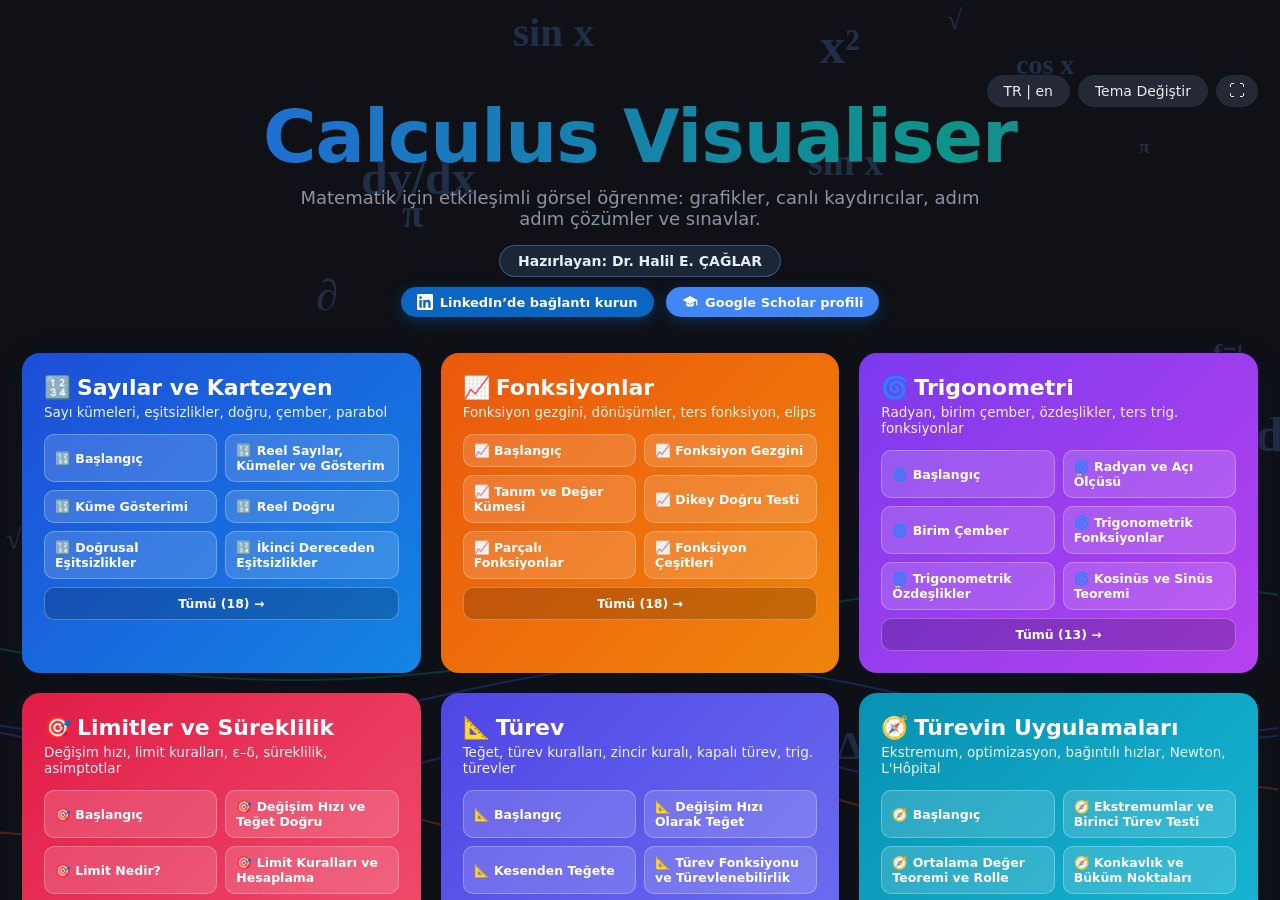
==== index.html @ 0fc3afb2 "Initial commit: Calculus Visualiser web edition Co-Authored-By: Claude Sonnet 5.5 <noreply@anthropic" ====
<!DOCTYPE html>
<!-- Calculus Visualiser (c) 2026 Dr. Halil Emre ÇAĞLAR. Licensed under CC BY-NC-ND 4.0: https://creativecommons.org/licenses/by-nc-nd/4.0/ . Third-party: KaTeX (MIT), Three.js (MIT). See LICENSE and THIRD_PARTY_NOTICES.md. -->
<html lang="tr" data-theme="dark">
<head>
<meta charset="UTF-8">
<title>Calculus Visualiser - HTML Preview</title>
<meta name="author" content="Dr. Halil Emre ÇAĞLAR">
<meta name="copyright" content="© 2026 Dr. Halil Emre ÇAĞLAR — CC BY-NC-ND 4.0">
<meta name="description" content="Calculus Visualiser: interactive, bilingual (TR/EN) visual learning for Calculus.">
<link rel="license" href="https://creativecommons.org/licenses/by-nc-nd/4.0/">
<meta name="viewport" content="width=device-width, initial-scale=1, minimum-scale=1, maximum-scale=5, user-scalable=yes">
<link rel="stylesheet" href="css/style.css">
<link rel="stylesheet" href="css/home.css">
<link rel="stylesheet" href="lib/katex/katex.min.css">
</head>
<body class="on-home">

<div id="homeView"><div id="homeBg"></div><div class="home-inner" id="homeContent"></div></div>

<div id="topStrip">
  <div id="appTitle">Calculus Visualiser<span id="copyrightBadge" class="copyright-badge"></span></div>
  <div class="btn-row">
    <button class="flat-btn" id="navBtn" title="Menü">☰</button>
    <button class="flat-btn" id="tabsBtn" title="Sekmeler">☷</button>
    <button class="flat-btn" id="fsBtn" title="Tam ekran">⛶</button>
    <button class="flat-btn" id="langBtn">TR | en</button>
    <button class="flat-btn" id="themeBtn">Tema Değiştir</button>
  </div>
</div>

<div id="appShell">
  <div id="chapterNav"></div>
  <div id="chapterContent">
    <div id="tabStrip"></div>
    <div id="topicHost"></div>
  </div>
</div>

<script src="lib/katex/katex.min.js"></script>
<script src="lib/three/three.min.js"></script>
<script src="js/core/typeset.js"></script>
<!-- core framework -->
<script src="js/core/i18n.js"></script>
<script src="js/core/theme.js"></script>
<script src="js/core/rng.js"></script>
<script src="js/core/graph.js"></script>
<script src="js/core/schematic.js"></script>
<script src="js/core/topics.js"></script>
<script src="js/core/aiPrompt.js"></script>
<script src="js/core/slideTools.js"></script>
<script src="js/core/view3d.js"></script>
<script src="js/core/workedExample.js"></script>
<script src="js/core/quizEngine.js"></script>
<script src="js/core/assessment.js"></script>
<script src="js/core/quizUI.js"></script>
<script src="js/core/examSet.js"></script>

<!-- Sayılar ve Kartezyen (order mirrors PreliminariesModule.vb) -->
<script src="js/topics/numbers/numberFoundations.js"></script>
<script src="js/topics/numbers/setNotation.js"></script>
<script src="js/topics/numbers/realLineOrdering.js"></script>
<script src="js/topics/numbers/linearInequality.js"></script>
<script src="js/topics/numbers/quadraticInequality.js"></script>
<script src="js/topics/numbers/absoluteValueConcept.js"></script>
<script src="js/topics/numbers/absoluteValueEquation.js"></script>
<script src="js/topics/numbers/cartesianPoints.js"></script>
<script src="js/topics/numbers/increments.js"></script>
<script src="js/topics/numbers/slope.js"></script>
<script src="js/topics/numbers/lineEquation.js"></script>
<script src="js/topics/numbers/parallelPerpendicular.js"></script>
<script src="js/topics/numbers/distance.js"></script>
<script src="js/topics/numbers/circle.js"></script>
<script src="js/topics/numbers/parabola.js"></script>
<script src="js/topics/numbers/quizBank.js"></script>

<!-- Fonksiyonlar (order mirrors FunctionsModule.vb; fnKit.js must load before the topics that use it) -->
<script src="js/topics/functions/fnKit.js"></script>
<script src="js/topics/functions/functionExplorer.js"></script>
<script src="js/topics/functions/domainRange.js"></script>
<script src="js/topics/functions/verticalLineTest.js"></script>
<script src="js/topics/functions/piecewise.js"></script>
<script src="js/topics/functions/functionTypes.js"></script>
<script src="js/topics/functions/monotonyParity.js"></script>
<script src="js/topics/functions/mathModels.js"></script>
<script src="js/topics/functions/functionCombination.js"></script>
<script src="js/topics/functions/transformations.js"></script>
<script src="js/topics/functions/ellipse.js"></script>
<script src="js/topics/functions/inverseFunction.js"></script>
<script src="js/topics/functions/exponentialFunctions.js"></script>
<script src="js/topics/functions/logarithms.js"></script>
<script src="js/topics/functions/hyperbolic.js"></script>
<script src="js/topics/functions/realLifeExamples.js"></script>
<script src="js/topics/functions/quizBank.js"></script>

<!-- Trigonometri (order mirrors TrigonometryModule.vb) -->
<script src="js/topics/trig/trigKit.js"></script>
<script src="js/topics/trig/radianMeasure.js"></script>
<script src="js/topics/trig/unitCircle.js"></script>
<script src="js/topics/trig/trigFunctions.js"></script>
<script src="js/topics/trig/trigIdentities.js"></script>
<script src="js/topics/trig/lawOfCosines.js"></script>
<script src="js/topics/trig/periodicFunctions.js"></script>
<script src="js/topics/trig/trigTransform.js"></script>
<script src="js/topics/trig/tangentAsymptote.js"></script>
<script src="js/topics/trig/inverseTrig.js"></script>
<script src="js/topics/trig/realLifeTrig.js"></script>
<script src="js/topics/trig/quizBank.js"></script>

<!-- Limitler ve Süreklilik -->
<script src="js/topics/limits/ratesTangent.js"></script>
<script src="js/topics/limits/approachingIntro.js"></script>
<script src="js/topics/limits/limitLaws.js"></script>
<script src="js/topics/limits/epsilonDelta.js"></script>
<script src="js/topics/limits/oneSidedLimits.js"></script>
<script src="js/topics/limits/removableDiscontinuity.js"></script>
<script src="js/topics/limits/jumpDiscontinuity.js"></script>
<script src="js/topics/limits/infiniteLimit.js"></script>
<script src="js/topics/limits/oscillatingLimit.js"></script>
<script src="js/topics/limits/limitsAtInfinity.js"></script>
<script src="js/topics/limits/continuityChecker.js"></script>
<script src="js/topics/limits/continuityAdvanced.js"></script>
<script src="js/topics/limits/realLifeLimits.js"></script>
<script src="js/topics/limits/quizBank.js"></script>

<!-- Türev -->
<script src="js/topics/derivatives/tangentRate.js"></script>
<script src="js/topics/derivatives/secantToTangent.js"></script>
<script src="js/topics/derivatives/differentiability.js"></script>
<script src="js/topics/derivatives/differentiationRules.js"></script>
<script src="js/topics/derivatives/higherDerivatives.js"></script>
<script src="js/topics/derivatives/derivativeExplorer.js"></script>
<script src="js/topics/derivatives/motionRates.js"></script>
<script src="js/topics/derivatives/trigDerivatives.js"></script>
<script src="js/topics/derivatives/chainRule.js"></script>
<script src="js/topics/derivatives/implicitDifferentiation.js"></script>
<script src="js/topics/derivatives/expLogDerivatives.js"></script>
<script src="js/topics/derivatives/inverseDerivatives.js"></script>
<script src="js/topics/derivatives/growthDecay.js"></script>
<script src="js/topics/derivatives/realLifeDerivatives.js"></script>
<script src="js/topics/derivatives/quizBank.js"></script>

<!-- Türevin Uygulamaları -->
<script src="js/topics/applications/extremaFirstDerivative.js"></script>
<script src="js/topics/applications/meanValueTheorem.js"></script>
<script src="js/topics/applications/concavityInflection.js"></script>
<script src="js/topics/applications/optimization.js"></script>
<script src="js/topics/applications/relatedRates.js"></script>
<script src="js/topics/applications/lHopital.js"></script>
<script src="js/topics/applications/newtonsMethod.js"></script>
<script src="js/topics/applications/linearApproximation.js"></script>
<script src="js/topics/applications/curveSketching.js"></script>
<script src="js/topics/applications/realLifeApplications.js"></script>
<script src="js/topics/applications/quizBank.js"></script>

<!-- Mühendislik Uygulamaları -->
<script src="js/topics/engineering/assumptions.js"></script>
<script src="js/topics/engineering/engStatics.js"></script>
<script src="js/topics/engineering/engDynamics.js"></script>
<script src="js/topics/engineering/engThermoFluid.js"></script>
<script src="js/topics/engineering/engMaterials.js"></script>
<script src="js/topics/engineering/quizBank.js"></script>

<!-- İntegraller -->
<script src="js/topics/integrals/areaAccumulation.js"></script>
<script src="js/topics/integrals/sigmaNotation.js"></script>
<script src="js/topics/integrals/riemannSums.js"></script>
<script src="js/topics/integrals/definiteProperties.js"></script>
<script src="js/topics/integrals/fundamentalTheorem.js"></script>
<script src="js/topics/integrals/antiderivatives.js"></script>
<script src="js/topics/integrals/substitution.js"></script>
<script src="js/topics/integrals/areaBetweenCurves.js"></script>
<script src="js/topics/integrals/realLifeIntegrals.js"></script>
<script src="js/topics/integrals/quizBank.js"></script>
<script src="js/topics/calc2/_kit.js"></script>
<script src="js/topics/calc2/_v3.js"></script>
<script src="js/topics/calc2/volumes.js"></script>
<script src="js/topics/calc2/shells.js"></script>
<script src="js/topics/calc2/arcSurface.js"></script>
<script src="js/topics/calc2/work.js"></script>
<script src="js/topics/calc2/centroid.js"></script>
<script src="js/topics/calc2/techA.js"></script>
<script src="js/topics/calc2/techB.js"></script>
<script src="js/topics/calc2/techC.js"></script>
<script src="js/topics/calc2/appsA.js"></script>
<script src="js/topics/calc2/deA.js"></script>
<script src="js/topics/calc2/deB.js"></script>
<script src="js/topics/calc2/qExisting.js"></script>
<script src="js/topics/calc2/quizBank.js"></script>
<script src="js/topics/calc2/zzorder.js"></script>

<!-- Soru Seti (40) tabs: after all quiz banks -->
<script src="js/topics/examSetTabs.js"></script>
<script src="js/core/intro.js"></script>
<script src="js/topics/intro/anims2d.js"></script>
<script src="js/topics/intro/anims3d.js"></script>
<script src="js/topics/intro/content.js"></script>
<script src="js/topics/v3attach.js"></script>
<script src="js/topics/engineering/zz3d_statics.js"></script>
<script src="js/topics/engineering/zz3d_dynamics.js"></script>
<script src="js/topics/engineering/zz3d_thermo.js"></script>
<script src="js/topics/engineering/zz3d_materials.js"></script>
<script src="js/topics/soon.js"></script>

<!-- Program Hakkında / About -->
<script src="js/core/aboutUI.js"></script>
<script src="js/topics/about/about.js"></script>

<script src="js/home.js"></script>
<script src="js/main.js"></script>
</body>
</html>
---- css/style.css ----
/* Calculus Visualiser - HTML preview
   Mirrors the desktop app's palette and layout (Core/ThemeManager.vb, Core/WorkedExampleControlBase.vb). */

:root[data-theme="dark"] {
  --bg: #0f1117;
  --panel-bg: #161921;
  --control-bg: #252936;
  --control-bg-hover: #2e3342;
  --fg: #e8ecf4;
  --subtle-fg: #8b94a5;
  --graph-bg: #0d0f14;
  --grid: #282d3a;
  --axis: #7d8798;
  --accent: #63a2ff;
  --accent-fg: #ffffff;
  --border: #282d3a;
  --good: #3ecf6a;
  --bad: #ff6b6b;
  --warn: #e8a33d;
}

:root[data-theme="light"] {
  --bg: #f3f5f9;
  --panel-bg: #ffffff;
  --control-bg: #e8ecf4;
  --control-bg-hover: #dde2ee;
  --fg: #161c2d;
  --subtle-fg: #5f697d;
  --graph-bg: #ffffff;
  --grid: #e5e9f1;
  --axis: #465064;
  --accent: #2563eb;
  --accent-fg: #ffffff;
  --border: #e5e9f1;
  --good: #1a9850;
  --bad: #d33d3d;
  --warn: #b5760c;
}

* { box-sizing: border-box; }

html, body {
  margin: 0;
  padding: 0;
  height: 100%;
  background: var(--bg);
  color: var(--fg);
  font-family: "Segoe UI", "Segoe UI Semibold", system-ui, sans-serif;
  font-size: 14px;
}

button, select, input {
  font-family: inherit;
  font-size: inherit;
  color: var(--fg);
}

/* ---------------- top strip ---------------- */

#topStrip {
  height: 56px;
  display: flex;
  align-items: center;
  justify-content: space-between;
  padding: 0 16px;
  border-bottom: 1px solid var(--border);
  background: var(--panel-bg);
  flex-shrink: 0;
}

#appTitle {
  font-size: 17px;
  font-weight: 600;
  color: var(--accent);
}

.copyright-badge {
  display: inline-block;
  margin-left: 14px;
  font-size: 11px;
  font-weight: 400;
  color: var(--subtle-fg);
  vertical-align: middle;
}

/* ---------------- about / copyright page ---------------- */

.about-root {
  max-width: 880px;
  padding: 28px 32px 60px;
}
.about-root h1 {
  font-size: 22px;
  margin: 0 0 6px;
  color: var(--accent);
}
.about-byline {
  color: var(--subtle-fg);
  font-size: 13px;
  margin: 0 0 26px;
}
.about-section {
  margin-bottom: 20px;
  padding-bottom: 18px;
  border-bottom: 1px solid var(--border);
}
.about-section:last-of-type { border-bottom: none; }
.about-section h3 {
  font-size: 14px;
  margin: 0 0 8px;
  color: var(--fg);
}
.about-section p {
  margin: 0;
  line-height: 1.65;
  font-size: 13.5px;
  color: var(--fg);
}
.about-section a { color: var(--accent); }
.about-list { margin: 8px 0; padding-left: 20px; font-size: 13.5px; line-height: 1.6; }
.about-details { margin-top: 8px; font-size: 12.5px; }
.about-details summary { cursor: pointer; color: var(--accent); }
.about-details pre { white-space: pre-wrap; background: var(--control-bg); border: 1px solid var(--border); border-radius: 8px; padding: 10px 12px; font-size: 11.5px; line-height: 1.5; margin-top: 6px; }
.about-byline a { color: var(--accent); }
.about-footer {
  margin-top: 24px;
  font-size: 12.5px;
  color: var(--subtle-fg);
  font-style: italic;
}

#topStrip .btn-row {
  display: flex;
  gap: 8px;
}

.flat-btn {
  border: none;
  border-radius: 8px;
  background: var(--control-bg);
  color: var(--fg);
  padding: 9px 16px;
  cursor: pointer;
  font-size: 13px;
  transition: background 0.12s ease;
}
.flat-btn:hover { background: var(--control-bg-hover); }
.flat-btn:active { filter: brightness(0.92); }
.flat-btn.primary {
  background: var(--accent);
  color: var(--accent-fg);
  font-weight: 600;
}
.flat-btn.primary:hover { filter: brightness(1.08); }
.flat-btn.active {
  background: var(--accent);
  color: var(--accent-fg);
}
.flat-btn:disabled { opacity: 0.45; cursor: default; }

/* ---------------- app shell ---------------- */

#appShell {
  display: flex;
  height: calc(100% - 56px);
  overflow: hidden;
}

#chapterNav {
  width: 220px;
  flex-shrink: 0;
  background: var(--panel-bg);
  border-right: 1px solid var(--border);
  overflow-y: auto;
  padding: 8px 0;
}

.nav-item {
  padding: 13px 22px;
  cursor: pointer;
  color: var(--fg);
  border-left: 4px solid transparent;
  user-select: none;
}
.nav-item:hover { background: rgba(128,128,128,0.08); }
.nav-item.selected {
  background: color-mix(in srgb, var(--accent) 14%, transparent);
  border-left-color: var(--accent);
  color: var(--accent);
  font-weight: 600;
}

#chapterContent {
  flex: 1;
  display: flex;
  flex-direction: column;
  overflow: hidden;
}

/* ---------------- tab strip ---------------- */

#tabStrip {
  display: flex;
  flex-wrap: wrap;
  background: var(--panel-bg);
  border-bottom: 1px solid var(--border);
  padding: 0 6px;
  flex-shrink: 0;
}

.tab-item {
  padding: 11px 16px;
  cursor: pointer;
  color: var(--subtle-fg);
  border-bottom: 3px solid transparent;
  white-space: nowrap;
  user-select: none;
}
.tab-item:hover { color: var(--fg); }
.tab-item.selected {
  color: var(--accent);
  border-bottom-color: var(--accent);
  font-weight: 600;
}

#topicHost {
  flex: 1;
  overflow: auto;
  position: relative;
}

/* ---------------- worked-example layout ---------------- */

.we-root { display: flex; flex-direction: column; min-height: 100%; }
.we-top { display: flex; flex: 1; min-height: 520px; overflow-x: auto; }

.we-col-left {
  width: 360px;
  flex-shrink: 0;
  padding: 16px;
  overflow-y: auto;
  border-right: 1px solid var(--border);
}
.we-col-left h3, .we-col-right h3 {
  margin: 0 0 10px 0;
  font-size: 14px;
  font-weight: 700;
}
.we-problem {
  border-left: 3px solid var(--accent);
  background: var(--control-bg);
  border-radius: 4px;
  padding: 10px 12px;
  margin-bottom: 16px;
}
.we-problem h3 { margin: 0 0 6px 0; color: var(--accent); }
.we-problem-text { font-weight: 700; line-height: 1.5; white-space: pre-line; }
.we-concept {
  white-space: pre-line;
  line-height: 1.55;
  font-size: 14px;
}

.we-col-center {
  flex: 1 0 320px;
  min-width: 320px;
  position: relative;
  background: var(--graph-bg);
}
.we-col-center canvas { display: block; width: 100%; height: 100%; }

.we-col-right {
  width: 280px;
  flex-shrink: 0;
  padding: 16px;
  overflow-y: auto;
  border-left: 1px solid var(--border);
}

.we-slider-block { margin-bottom: 16px; }
.we-slider-caption { font-size: 13px; margin-bottom: 2px; }
.we-slider-value { font-weight: 700; color: var(--accent); margin-bottom: 4px; }

.we-slider {
  -webkit-appearance: none;
  appearance: none;
  width: 100%;
  height: 4px;
  border-radius: 2px;
  background: var(--grid);
  outline: none;
}
.we-slider::-webkit-slider-thumb {
  -webkit-appearance: none;
  width: 18px; height: 18px;
  border-radius: 50%;
  background: var(--accent);
  border: 2px solid var(--panel-bg);
  cursor: pointer;
  box-shadow: 0 0 0 1px var(--grid);
}
.we-slider::-moz-range-thumb {
  width: 18px; height: 18px; border-radius: 50%;
  background: var(--accent); border: 2px solid var(--panel-bg); cursor: pointer;
}

.we-checkbox-row, .we-radio-row { display: flex; align-items: center; gap: 8px; margin-bottom: 10px; font-size: 13px; }

.we-btn-block { margin-top: 6px; }
.we-btn-block .flat-btn { width: 100%; margin-bottom: 10px; display: block; }

select.we-select {
  width: 100%;
  background: var(--control-bg);
  border: 1px solid var(--border);
  border-radius: 6px;
  padding: 8px;
}

/* ---------------- steps panel ---------------- */

.we-steps-panel {
  border-top: 1px solid var(--border);
  background: var(--panel-bg);
  padding: 16px;
  display: none;
}
.we-steps-panel.visible { display: block; }
.we-steps-header {
  display: flex;
  align-items: center;
  gap: 10px;
  margin-bottom: 12px;
  flex-wrap: wrap;
}
.we-steps-header h3 { margin: 0; margin-right: 8px; }
.we-steps-counter { color: var(--subtle-fg); font-size: 13px; }

.we-step-card {
  background: var(--control-bg);
  border-left: 4px solid var(--accent);
  border-radius: 4px;
  padding: 10px 14px;
  margin-bottom: 8px;
  line-height: 1.5;
}

/* ---------------- quiz ---------------- */

.quiz-root { padding: 20px; max-width: 900px; }
.quiz-top-row { display: flex; gap: 10px; align-items: center; flex-wrap: wrap; margin-bottom: 14px; }
.quiz-top-row input[type=text] {
  background: var(--control-bg); border: 1px solid var(--border); border-radius: 6px;
  padding: 8px 10px; color: var(--fg);
}
.quiz-progress { color: var(--subtle-fg); margin-bottom: 6px; }
.quiz-question { font-size: 16px; font-weight: 700; margin: 10px 0 14px; }
.quiz-option {
  display: block;
  width: 100%;
  text-align: left;
  padding: 10px 14px;
  margin-bottom: 8px;
  border-radius: 8px;
  border: 1px solid var(--border);
  background: var(--control-bg);
  cursor: pointer;
}
.quiz-option:hover { background: var(--control-bg-hover); }
.quiz-option.correct { border-color: var(--good); background: color-mix(in srgb, var(--good) 18%, var(--control-bg)); }
.quiz-option.wrong { border-color: var(--bad); background: color-mix(in srgb, var(--bad) 18%, var(--control-bg)); }
.quiz-option[disabled] { cursor: default; }
.quiz-feedback { margin: 12px 0; padding: 10px 14px; border-radius: 8px; background: var(--control-bg); }
.quiz-feedback.correct { color: var(--good); }
.quiz-feedback.wrong { color: var(--bad); }
.quiz-note { color: var(--warn); margin-top: 6px; }
.quiz-actions { margin-top: 14px; display: flex; gap: 10px; }
.quiz-result-row { padding: 6px 0; border-bottom: 1px solid var(--border); }

/* scrollbars, subtle */
::-webkit-scrollbar { width: 10px; height: 10px; }
::-webkit-scrollbar-thumb { background: var(--grid); border-radius: 6px; }
::-webkit-scrollbar-track { background: transparent; }

.about-note { color: var(--subtle-fg); font-size: 12px; }
---- css/home.css ----
﻿/* Welcome / home page + animated chapter buttons (style inspired by MechTestStudio) */
:root { --ch: var(--accent); }
body.on-home #topStrip, body.on-home #appShell { display: none; }
body:not(.on-home) #homeView { display: none; }

#homeView { position: fixed; inset: 0; overflow-y: auto; overflow-x: hidden; isolation: isolate; background: var(--bg); }
#homeBg { position: fixed; inset: 0; z-index: -1; overflow: hidden; pointer-events: none; }
#homeBg canvas { position: absolute; inset: 0; width: 100%; height: 100%; }
#homeBg span { position: absolute; font-weight: 700; color: var(--accent); opacity: .2; animation: hFloat linear infinite;
  transition: transform .25s ease-out; font-family: Cambria, Georgia, serif; will-change: transform; }
@keyframes hFloat { 0% { translate: 0 0; rotate: 0deg } 50% { translate: 18px -26px; rotate: 8deg } 100% { translate: 0 0; rotate: 0deg } }

.home-inner { max-width: 1560px; margin: 0 auto; padding: 34px 22px 60px; position: relative; }
.home-top { display: flex; justify-content: flex-end; gap: 8px; margin-bottom: 6px; position: relative; top: 4.5vh; }
.home-top #hFs { padding: 7px 12px; font-size: 16px; line-height: 1; }
.home-top button { background: var(--control-bg); border: 1px solid var(--border); border-radius: 999px; padding: 7px 16px; cursor: pointer;
  transition: transform .18s cubic-bezier(.2,.8,.2,1), background .18s; }
.home-top button:hover { background: var(--control-bg-hover); transform: translateY(-2px) scale(1.04); }
.home-top button:active { transform: scale(.95); }

.home-hero { text-align: center; padding: 22px 0 6px; }
.home-hero h1 { font-size: clamp(37px, 7.7vw, 73px); margin: 0 0 8px; letter-spacing: -1px; font-weight: 800;
  background: linear-gradient(90deg, #2563eb, #0d9488, #9333ea, #ea580c, #2563eb); background-size: 300% 100%;
  -webkit-background-clip: text; background-clip: text; color: transparent; animation: hIn .7s both, hShine 9s linear infinite; }
@keyframes hShine { to { background-position: 300% 0 } }
.home-hero .lead { font-size: clamp(14px, 2.2vw, 18px); color: var(--subtle-fg); margin: 0 auto 10px; max-width: 720px; animation: hIn .7s .1s both; }
.home-hero .author { display: inline-block; margin-top: 6px; padding: 7px 18px; border-radius: 999px; font-weight: 600;
  background: rgba(99,162,255,.15); border: 1px solid rgba(99,162,255,.4);
  animation: hIn .7s .2s both; }
@keyframes hIn { from { opacity: 0; transform: translateY(18px) scale(.98) } to { opacity: 1; transform: none } }

.hbig { display: grid; grid-template-columns: repeat(2, 1fr); gap: 20px; margin-top: 30px; }
@media (min-width: 1100px) { .hbig { grid-template-columns: repeat(3, 1fr); } }
@media (max-width: 640px) { .hbig { grid-template-columns: 1fr; } }
.hbig > *, .hsmall > * { animation: hIn .6s cubic-bezier(.2,.8,.2,1) both; }
.hbig > :nth-child(4) { animation-delay: .49s } .hbig > :nth-child(1) { animation-delay: .25s } .hbig > :nth-child(2) { animation-delay: .33s } .hbig > :nth-child(3) { animation-delay: .41s }
.hsmall > :nth-child(1) { animation-delay: .5s }

.hcard { position: relative; overflow: hidden; border-radius: 18px; padding: 22px; cursor: pointer; color: #fff;
  background-size: 160% 160% !important; box-shadow: 0 6px 24px rgba(15,23,42,.25); user-select: none; -webkit-tap-highlight-color: transparent;
  transition: transform .25s cubic-bezier(.2,.8,.2,1), box-shadow .25s, background-position .6s; }
.hcard:hover { transform: translateY(-6px) scale(1.012); box-shadow: 0 18px 40px rgba(15,23,42,.38); background-position: 100% 100%; }
.hcard:active { transform: scale(.975); transition-duration: .1s; }
.hcard::after { content: ""; position: absolute; inset: 0; pointer-events: none; opacity: 0; transition: opacity .25s;
  background: radial-gradient(420px circle at var(--mx, 50%) var(--my, 50%), rgba(255,255,255,.24), transparent 45%); }
.hcard:hover::after { opacity: 1; }
.hcard::before { content: ""; position: absolute; top: 0; left: -60%; width: 40%; height: 100%; pointer-events: none;
  background: linear-gradient(100deg, transparent, rgba(255,255,255,.2), transparent); transform: skewX(-18deg); }
.hcard:hover::before { animation: hSweep .9s ease; }
@keyframes hSweep { to { left: 130% } }
.hcard h2 { margin: 0 0 4px; font-size: 22px; color: #fff; }
.hcard p { margin: 0 0 14px; opacity: .92; font-size: 13.5px; }
.ic { display: inline-block; font-style: normal; transition: transform .35s cubic-bezier(.3,1.6,.5,1); }
.hcard h2 .ic { animation: hBob 3.2s ease-in-out infinite; margin-right: 6px; }
.hcard:hover h2 .ic { animation: hWiggle .9s ease-in-out infinite; }
@keyframes hBob { 0%,100% { transform: translateY(0) } 50% { transform: translateY(-3px) } }
@keyframes hWiggle { 0%,100% { transform: rotate(0) scale(1.1) } 25% { transform: rotate(-14deg) scale(1.2) } 75% { transform: rotate(14deg) scale(1.2) } }

.hchips { display: grid; grid-template-columns: 1fr 1fr; gap: 8px; }
.hchip { text-align: left; background: rgba(255,255,255,.15); color: #fff; border: 1px solid rgba(255,255,255,.28); border-radius: 10px;
  padding: 8px 10px; font-size: 12.5px; font-weight: 600; cursor: pointer; line-height: 1.2;
  transition: transform .18s, background .18s, box-shadow .18s; }
.hchip:hover { background: rgba(255,255,255,.3); transform: translateY(-3px) scale(1.03); box-shadow: 0 6px 16px rgba(0,0,0,.25); }
.hchip:active { transform: scale(.96); }
.hchip:hover .ic { transform: scale(1.4) rotate(-12deg); }
.hchip.more { grid-column: 1 / -1; text-align: center; background: rgba(0,0,0,.18); }

.hsmall { display: grid; grid-template-columns: 1fr; gap: 20px; margin-top: 20px; }
.hcard.wide { display: flex; align-items: center; justify-content: space-between; gap: 16px; padding: 18px 22px; }
.hcard.wide h2 { margin: 0; } .hcard.wide p { margin: 4px 0 0; }
.home-foot { text-align: center; color: var(--subtle-fg); font-size: 12.5px; margin-top: 34px; animation: hIn .7s .6s both; }

/* ---------- animated chapter buttons in the app sidebar ---------- */
#chapterNav { padding: 12px 10px; display: flex; flex-direction: column; gap: 8px; }
.nav-item { position: relative; overflow: hidden; display: flex; align-items: center; gap: 10px; border-left: 0 !important;
  border-radius: 14px; padding: 12px 14px; background: var(--control-bg); border: 1px solid transparent;
  transition: transform .2s cubic-bezier(.2,.8,.2,1), background .2s, box-shadow .2s, border-color .2s; -webkit-tap-highlight-color: transparent; }
.nav-item .ni { font-size: 18px; transition: transform .35s cubic-bezier(.3,1.6,.5,1); }
.nav-item:hover { transform: translateX(3px) scale(1.03); background: var(--control-bg-hover); box-shadow: 0 6px 18px rgba(0,0,0,.25); }
.nav-item:hover .ni { transform: scale(1.3) rotate(-10deg); }
.nav-item:active { transform: scale(.96); transition-duration: .08s; }
.nav-item.selected { color: #fff !important; background: linear-gradient(135deg, var(--ch), var(--ch2, var(--ch))) !important;
  box-shadow: 0 8px 20px rgba(0,0,0,.3); border-color: transparent; }
.tab-item { transition: transform .15s, color .15s, background .15s; }
.tab-item:hover { transform: translateY(-1px); }
.tab-item:active { transform: scale(.96); }
.flat-btn { transition: transform .15s, background .15s; } .flat-btn:hover { transform: translateY(-1px) scale(1.03); } .flat-btn:active { transform: scale(.95); }
#appTitle { cursor: pointer; transition: transform .2s; display: inline-block; } #appTitle:hover { transform: scale(1.03); }

/* ---------- collapsible menus ---------- */
#chapterNav, #tabStrip { transition: width .3s cubic-bezier(.2,.8,.2,1), max-height .3s cubic-bezier(.2,.8,.2,1), padding .3s, opacity .25s, border-width .3s; }
#chapterNav.collapsed { width: 0 !important; padding-left: 0 !important; padding-right: 0 !important; opacity: 0; overflow: hidden; border-right-width: 0; }
#tabStrip { max-height: 400px; }
#tabStrip.collapsed { max-height: 0 !important; padding-top: 0; padding-bottom: 0; opacity: 0; overflow: hidden; border-bottom-width: 0; }
.flat-btn.off { background: var(--accent); color: var(--accent-fg); }
#navBtn, #tabsBtn, #fsBtn { font-size: 15px; padding: 7px 11px; }
#fsBtn.off { background: var(--accent); color: var(--accent-fg); }
@media (max-width: 900px) {
  #chapterNav.collapsed { width: auto !important; max-height: 0 !important; padding-top: 0 !important; padding-bottom: 0 !important; border-bottom-width: 0; }
  #chapterNav { max-height: 120px; }
}
@media (prefers-reduced-motion: reduce) { #homeView *, .nav-item, .nav-item * { animation: none !important; transition: none !important; } }

/* ---------- phone / tablet layout: natural page scroll, graph first, compact menus ---------- */
html, body { touch-action: pan-x pan-y pinch-zoom; }
.flat-btn, #topStrip .btn-row button { white-space: nowrap; }
@media (max-width: 900px) {
  html, body { height: auto; min-height: 100%; }
  #topStrip { height: auto; min-height: 44px; padding: 6px 10px; gap: 8px; }
  #appTitle { font-size: 15px; white-space: nowrap; }
  .copyright-badge { display: none; }
  .flat-btn { padding: 7px 10px; font-size: 12px; }
  #appShell { display: block; height: auto; overflow: visible; }
  #chapterContent { display: block; overflow: visible; }
  #chapterNav { width: auto; flex-direction: row; overflow-x: auto; overflow-y: hidden; border-right: 0; border-bottom: 1px solid var(--border);
    padding: 8px; gap: 8px; -webkit-overflow-scrolling: touch; scrollbar-width: none; }
  #chapterNav::-webkit-scrollbar, #tabStrip::-webkit-scrollbar { display: none; }
  .nav-item { flex: 0 0 auto; padding: 8px 12px; font-size: 13px; border-radius: 12px; white-space: nowrap; }
  .nav-item .ni { font-size: 16px; }
  #tabStrip { flex-wrap: nowrap; overflow-x: auto; -webkit-overflow-scrolling: touch; scrollbar-width: none; padding: 0 4px; }
  .tab-item { flex: 0 0 auto; padding: 9px 12px; font-size: 13px; }
  #topicHost { overflow: visible; }
  .we-root { min-height: 0; }
  .we-top { flex-direction: column; min-height: 0; overflow: visible; }
  .we-top { flex-direction: column; }
  .we-col-center { order: 1; flex: none; min-width: 0; width: 100%; max-width: none; height: auto; aspect-ratio: 1 / 1; min-height: 0; align-self: stretch; }
  /* right column dissolves so controls, question/topic and the AI box can be ordered: graph, controls, question+topic, AI box */
  .we-col-right { display: contents; }
  .we-col-right > h3, .we-col-right > [data-role="controlsHost"], .we-col-right > .we-btn-block { order: 2; margin-left: 14px; margin-right: 14px; }
  .we-col-right > h3 { margin-top: 12px; }
  .we-col-left { order: 3; width: 100%; border-right: 0; border-top: 1px solid var(--border); overflow: visible; padding: 12px 14px; }
  .we-col-right > [data-role="aiHost"] { order: 4; margin: 0 14px 14px; }
  .we-slider { height: 6px; }
  .we-slider::-webkit-slider-thumb { width: 26px; height: 26px; }
  .we-slider::-moz-range-thumb { width: 26px; height: 26px; }
  .we-col-right button, .we-col-right select { min-height: 42px; }
  .we-steps-panel { margin: 0; }
  .quiz-root, .about-root { padding: 14px; }
  .home-inner { padding: 18px 14px 40px; }
}

/* the canvas must never drive its container's height (prevents resize feedback growth) */
.we-col-center { overflow: hidden; }
.we-col-center canvas { position: absolute; inset: 0; width: 100%; height: 100%; }

.gz-ctrl { position: absolute; right: 10px; bottom: 10px; display: flex; flex-direction: column; gap: 6px; z-index: 3; }
.gz-ctrl button { width: 38px; height: 38px; border-radius: 12px; border: 1px solid var(--border); background: color-mix(in srgb, var(--panel-bg) 85%, transparent);
  color: var(--fg); font-size: 18px; line-height: 1; cursor: pointer; backdrop-filter: blur(6px); -webkit-backdrop-filter: blur(6px);
  transition: transform .15s, background .15s; }
.gz-ctrl button:hover { background: var(--control-bg-hover); transform: scale(1.08); }
.gz-ctrl button:active { transform: scale(.92); }

/* ---------- AI prompt box ---------- */
.ai-box { margin-top: 16px; padding: 12px; border-radius: 14px; border: 1px solid var(--border);
  background: linear-gradient(135deg, rgba(124,58,237,.12), rgba(14,165,233,.12)); }
.ai-title { font-weight: 700; margin-bottom: 8px; }
.ai-row { display: flex; flex-direction: column; gap: 8px; }
.ai-btn { text-align: left; border: 1px solid var(--border); border-radius: 11px; padding: 10px 12px; cursor: pointer; background: var(--control-bg);
  transition: transform .15s, background .15s, box-shadow .15s; }
.ai-btn:hover { background: var(--control-bg-hover); transform: translateY(-2px); box-shadow: 0 6px 16px rgba(0,0,0,.2); }
.ai-btn:active { transform: scale(.97); }
.ai-btn.done { background: var(--good); color: #fff; border-color: transparent; }
.ai-links { margin-top: 10px; font-size: 12.5px; color: var(--subtle-fg); display: flex; flex-wrap: wrap; gap: 8px; align-items: center; }
.ai-links a { color: var(--accent); text-decoration: none; font-weight: 600; padding: 3px 9px; border-radius: 999px; border: 1px solid var(--border); }
.ai-links a:hover { background: var(--control-bg-hover); }

/* ---------- question-set (exam) tab ---------- */
.es-tools, .es-actions, .es-row { display: flex; flex-wrap: wrap; gap: 8px; margin: 10px 0; align-items: center; }
.es-topics { display: grid; grid-template-columns: repeat(auto-fill, minmax(230px, 1fr)); gap: 8px; max-width: 900px; margin: 8px 0 12px; }
.es-topic { display: flex; align-items: center; gap: 6px; padding: 9px 12px; border: 1px solid var(--border); border-radius: 12px; background: var(--control-bg);
  cursor: pointer; transition: transform .15s, background .15s; user-select: none; }
.es-topic:hover { transform: translateY(-2px); background: var(--control-bg-hover); }
.es-topic.on { border-color: var(--accent); background: rgba(99,162,255,.14); }
.es-title { margin-left: 6px; padding: 7px 10px; border-radius: 8px; border: 1px solid var(--border); background: var(--control-bg); min-width: 260px; }
.es-status { color: var(--subtle-fg); margin: 6px 0; }

/* ---------- print layout (question paper / answer key) ---------- */
#printArea { display: none; }
@media print {
  @page { size: A4; margin: 12mm; }
  body.printing > *:not(#printArea) { display: none !important; }
  body.printing { background: #fff !important; color: #000 !important; height: auto !important; overflow: visible !important; }
  html { height: auto !important; background: #fff !important; }
  body.printing #printArea { display: block !important; color: #000; background: #fff; font-family: "Segoe UI", Arial, sans-serif; font-size: 12pt; line-height: 1.4; }
  .pr-head { text-align: center; border-bottom: 2px solid #000; padding-bottom: 6px; margin-bottom: 8px; }
  .pr-title { font-size: 16pt; font-weight: 700; }
  .pr-sub { font-size: 12pt; margin-top: 2px; }
  .pr-info { display: flex; justify-content: space-between; gap: 10px; margin: 8px 0 4px; font-size: 12pt; }
  .pr-note { font-size: 12pt; font-style: italic; margin-bottom: 8px; }
  .pr-cols { column-count: 2; column-gap: 9mm; column-rule: 1px solid #bbb; }
  .pr-q, .pr-k { break-inside: avoid; page-break-inside: avoid; margin-bottom: 9px; }
  .pr-qt { margin-bottom: 3px; }
  .pr-img { display: block; max-width: 100%; max-height: 46mm; width: auto; height: auto; border: 1px solid #999; margin: 3px 0; }
  .pr-opts div { padding-left: 4mm; }
  .pr-summary { display: grid; grid-template-columns: repeat(10, 1fr); gap: 3px 6px; margin: 8px 0 12px; padding: 6px; border: 1px solid #000; font-size: 12pt; }
  .pr-ans { white-space: nowrap; }
  .pr-detail { column-count: 2; column-gap: 9mm; column-rule: 1px solid #bbb; font-size: 12pt; }
  .pr-k { border-bottom: 1px dotted #999; padding-bottom: 5px; }
  .pr-right { font-weight: 700; }
  .pr-correct { margin: 3px 0; }
  .pr-steps { margin: 2px 0 0 14px; padding: 0; }
  .pr-steps li { margin: 1px 0; }
  body.printing #printArea .katex { font-size: 1.02em; }
}

/* ---------- graph window is always square (height = width) on wide screens ---------- */
@media (min-width: 1101px) {
  .we-top { align-items: flex-start; }
  .we-col-center { align-self: flex-start; flex: 1 1 0; height: auto; aspect-ratio: 1 / 1; min-width: 320px; max-width: none; }
  .we-col-left, .we-col-right { align-self: stretch; }
}

@media (max-width: 900px) {
  #topStrip { flex-wrap: wrap; }
  #topStrip .btn-row { flex-wrap: wrap; justify-content: flex-end; gap: 6px; max-width: 100%; }
  #topStrip .flat-btn { padding: 6px 9px; }
}

.es-sizes { margin: 12px 0 6px; }
.es-sizes-label { font-weight: 700; margin-bottom: 8px; }
.es-size-group { display: flex; flex-wrap: wrap; gap: 8px; }
.es-size { padding: 10px 18px; border-radius: 999px; border: 1px solid var(--border); background: var(--control-bg); cursor: pointer; font-weight: 600;
  transition: transform .15s, background .15s, box-shadow .15s; }
.es-size:hover { transform: translateY(-2px); background: var(--control-bg-hover); }
.es-size:active { transform: scale(.95); }
.es-size.on { background: var(--accent); color: var(--accent-fg); border-color: transparent; box-shadow: 0 6px 16px rgba(37,99,235,.35); }

.li-link { display: inline-flex; align-items: center; gap: 7px; margin-top: 10px; padding: 7px 16px; border-radius: 999px; font-weight: 600; font-size: 13px;
  color: #fff; background: #0a66c2; text-decoration: none; box-shadow: 0 4px 14px rgba(10,102,194,.35); animation: hIn .7s .3s both;
  transition: transform .18s cubic-bezier(.2,.8,.2,1), box-shadow .18s, background .18s; }
.li-link:hover { transform: translateY(-2px) scale(1.05); background: #0b78e0; box-shadow: 0 8px 20px rgba(10,102,194,.5); }
.li-link:active { transform: scale(.95); }

/* ---------- dual panel (x-y graph + schematic side by side) ---------- */
.we-dual { display: flex; }
.we-dual .we-pane { position: relative; flex: 1 1 0; min-width: 0; aspect-ratio: 1 / 1; overflow: hidden; }
.we-dual .we-pane canvas { position: absolute; inset: 0; width: 100%; height: 100%; }
.we-dual .we-pane-schem { border-left: 1px solid var(--border); }
@media (min-width: 1101px) { .we-col-center.we-dual { aspect-ratio: 2 / 1; min-width: 320px; } }
@media (max-width: 900px) { .we-col-center.we-dual { flex-direction: column; aspect-ratio: 1 / 2; } .we-dual .we-pane-schem { border-left: 0; border-top: 1px solid var(--border); } }

.we-col-center.we-dual.we-stack { flex-direction: column; aspect-ratio: 1 / 2; }
.we-dual.we-stack .we-pane-schem { border-left: 0; border-top: 1px solid var(--border); }

/* dual-panel tabs: slimmer side columns so the two squares fit side by side on laptop screens */
@media (min-width: 1101px) {
  .we-top:has(.we-dual) .we-col-left { width: clamp(340px, 26vw, 450px); }
  .we-top:has(.we-dual) .we-col-right { width: 270px; }
}

/* ---------- graph: fit-to-window (full screen) ---------- */
body.gz-lock { overflow: hidden; }
.gz-full { position: fixed !important; inset: 0 !important; z-index: 4000; width: 100vw !important; height: 100vh !important; min-width: 0 !important; min-height: 0 !important; max-width: none !important; aspect-ratio: auto !important;
  background: var(--graph-bg); border: 0 !important; }
.gz-full canvas { position: absolute; inset: 0; width: 100%; height: 100%; }
.gz-full .gz-ctrl { right: 16px; bottom: 16px; }
.gz-float { position: absolute; left: 14px; bottom: 14px; z-index: 5; width: min(360px, calc(100% - 100px)); max-height: 60%; overflow: auto; padding: 12px 14px; border-radius: 14px;
  background: color-mix(in srgb, var(--panel-bg) 88%, transparent); border: 1px solid var(--border); backdrop-filter: blur(8px); -webkit-backdrop-filter: blur(8px); }
.gz-float .we-btn-block { margin-top: 8px; }
.we-col-center.we-dual:has(.gz-full) { aspect-ratio: auto; }

/* ---------- worked-example columns: Konu (left, 1.5x wider) | graph | right column (question, controls, tools, AI) ---------- */
@media (min-width: 1101px) {
  .we-col-left { width: clamp(380px, 31vw, 540px); }
  .we-col-right { width: 300px; display: flex; flex-direction: column; }
  .we-col-right > .we-problem { margin-bottom: 14px; }
  .we-col-right > [data-role="toolsHost"], .we-col-right > [data-role="aiHost"] { margin-top: 12px; }
}
/* narrower than 1100px: one column (graph, question + controls, topic text, tools, AI box) */
@media (max-width: 1100px) {
  .we-top { flex-direction: column; min-height: 0; overflow: visible; align-items: stretch; }
  .we-col-center { order: 1; flex: none; min-width: 0; width: 100%; max-width: none; height: auto; aspect-ratio: 1 / 1; min-height: 0; align-self: stretch; }
  .we-col-center.we-dual { aspect-ratio: 1 / 2; flex-direction: column; }
  .we-dual .we-pane-schem { border-left: 0; border-top: 1px solid var(--border); }
  .we-col-right { display: contents; }
  .we-col-right > .we-problem, .we-col-right > h3, .we-col-right > [data-role="controlsHost"], .we-col-right > .we-btn-block { order: 2; margin-left: 14px; margin-right: 14px; }
  .we-col-right > .we-problem { margin-top: 12px; }
  .we-col-left { order: 3; width: 100%; border-right: 0; border-top: 1px solid var(--border); overflow: visible; padding: 12px 14px; }
  .we-col-right > [data-role="toolsHost"] { order: 4; margin: 12px 14px 0; }
  .we-col-right > [data-role="aiHost"] { order: 5; margin: 12px 14px 14px; }
}

/* ---------- slide tools (right column) ---------- */
.st-root { border: 1px solid var(--border); border-radius: 14px; background: var(--control-bg); overflow: hidden; }
.st-head { display: flex; justify-content: space-between; align-items: center; padding: 10px 12px; cursor: pointer; font-weight: 700; user-select: none; }
.st-chev { transition: transform .2s; } .st-root.closed .st-chev { transform: rotate(-90deg); }
.st-root.closed .st-body { display: none; }
.st-body { padding: 0 10px 10px; display: flex; flex-direction: column; gap: 8px; }
.st-root .sg { border-top: 1px solid var(--border); padding-top: 6px; }
.st-root .sl { font-size: 11.5px; text-transform: uppercase; letter-spacing: .04em; color: var(--subtle-fg); cursor: pointer; padding: 2px 0 5px; user-select: none; display: flex; justify-content: space-between; }
.st-root .sg.coll .sl::after { content: '▾'; transition: transform .2s; }
.st-root .sg.closed .sl::after { transform: rotate(-90deg); }
.st-root .sg.closed > :not(.sl) { display: none; }
.st-root .two { display: flex; flex-wrap: wrap; gap: 6px; }
.st-root .btn { border: 1px solid var(--border); background: var(--panel-bg); color: var(--fg); border-radius: 9px; padding: 6px 9px; cursor: pointer; font-size: 12.5px;
  transition: transform .15s, background .15s; }
.st-root .btn:hover { background: var(--control-bg-hover); transform: translateY(-1px); }
.st-root .btn:active { transform: scale(.95); }
.st-root .btn.pri { background: var(--accent); color: var(--accent-fg); border-color: transparent; }
.st-root .cols { display: flex; gap: 6px; margin: 6px 0; }
.st-root .sw { width: 22px; height: 22px; border-radius: 50%; border: 2px solid transparent; cursor: pointer; }
.st-root .sw.on { border-color: var(--fg); box-shadow: 0 0 0 2px var(--panel-bg) inset; }
.st-root .tm { font-size: 22px; font-weight: 700; font-variant-numeric: tabular-nums; cursor: pointer; margin: 2px 0 6px; }
.st-root .tm.warn { color: var(--warn); } .st-root .tm.over { color: var(--bad); }
.st-root select { background: var(--panel-bg); border: 1px solid var(--border); border-radius: 9px; padding: 5px; }
.st-inkcv { position: absolute; left: 0; top: 0; z-index: 30; }
.st-spot { position: fixed; inset: 0; z-index: 6000; pointer-events: none; --r: 140px;
  background: radial-gradient(circle var(--r) at var(--x) var(--y), transparent 0, transparent 85%, rgba(0,0,0,.72) 100%), rgba(0,0,0,.72);
  -webkit-mask: none; }
.st-spot { background: radial-gradient(circle var(--r) at var(--x) var(--y), rgba(0,0,0,0) 0, rgba(0,0,0,0) 96%, rgba(0,0,0,.72) 100%); box-shadow: none; }
.st-blank { position: fixed; inset: 0; z-index: 7000; cursor: pointer; }
#cvToast { position: fixed; left: 50%; bottom: 28px; transform: translate(-50%, 20px); padding: 9px 16px; border-radius: 999px; background: rgba(20,22,30,.92); color: #fff;
  font-size: 13px; opacity: 0; pointer-events: none; transition: opacity .25s, transform .25s; z-index: 8000; }
#cvToast.on { opacity: 1; transform: translate(-50%, 0); }

/* text size (A-/A+) and presentation mode */
.we-concept, .we-problem-text, .we-slider-caption, .we-slider-value, .we-steps-card, .we-steps-panel div, .quiz-question, .quiz-option, .ai-btn { font-size: calc(1em * var(--fs, 1)); }
.we-concept { font-size: calc(14px * var(--fs, 1)); }
body.present #topStrip, body.present #chapterNav { display: none !important; }
body.present #appShell { height: 100vh; }

/* ---------- typeset maths (KaTeX) in worked examples ---------- */
.we-tex { font-size: 1.05em; }
.we-tex-block { margin: 6px 0; overflow-x: auto; }
.we-concept .katex, .we-problem-text .katex { font-size: 1.08em; }
.we-math-card { padding: 12px 16px; }
.we-math-title { font-weight: 700; color: var(--accent); margin-bottom: 6px; }
.we-math-eq { overflow-x: auto; overflow-y: hidden; padding: 2px 0; font-size: calc(1em * var(--fs, 1)); }
.we-math-eq .katex-display { margin: 0.4em 0 0.15em; text-align: left; }
.we-math-eq .katex-display > .katex { text-align: left; }
.we-math-note { color: var(--subtle-fg); font-size: calc(0.92em * var(--fs, 1)); margin: 0 0 8px 2px; line-height: 1.45; }

/* auto-typeset solutions: plain lines + answer highlight */
.we-auto-line { white-space: pre-wrap; line-height: 1.55; margin: 0 0 4px 2px; font-size: calc(0.95em * var(--fs, 1)); }
.we-auto-line .katex { font-size: 1.05em; }
.we-math-card.we-answer { border-left: 4px solid var(--good); background: color-mix(in srgb, var(--good) 9%, var(--panel-bg)); }
.we-math-card.we-answer .we-math-title { color: var(--good); }
.we-math-card.we-answer .we-math-eq, .we-math-card.we-answer .we-auto-line { color: var(--good); }
.we-ans-line { color: var(--good); font-weight: 600; }

/* numbered, bold section headings in the topic text */
.we-h { font-weight: 700; font-size: calc(15.4px * var(--fs, 1)); margin: 14px 0 4px; line-height: 1.35; }
.we-concept > .we-h:first-child { margin-top: 0; }

/* white board over the graph area */
.we-board { position: absolute; inset: 0; background: #fff; z-index: 5; display: none; }
.we-col-center.board-on .we-board { display: block; }
.we-board-btn { position: absolute; top: 8px; right: 8px; z-index: 40; width: 34px; height: 34px; padding: 0; display: grid; place-items: center; cursor: pointer;
  border-radius: 50%; border: 1px solid var(--border); background: color-mix(in srgb, var(--panel-bg) 88%, transparent); color: var(--fg); }
.we-board-btn:hover { border-color: var(--accent); }
.we-col-center.board-on .we-board-btn { background: #fff; color: #111; border-color: #9aa3b2; box-shadow: 0 1px 4px rgba(0,0,0,.25); }

/* the question / controls column stays above the drawing layer so the tools never touch it */
.we-col-right, .we-col-right > * { position: relative; z-index: 35; }

/* "Başlangıç" tab: short summary + animations */
.in-root { padding: 18px 22px 40px; max-width: 980px; }
.in-title { margin: 0 0 8px; font-size: calc(22px * var(--fs, 1)); }
.in-list { margin: 0 0 18px; padding-left: 22px; line-height: 1.7; font-size: calc(16px * var(--fs, 1)); }
.in-list li { margin-bottom: 2px; }
.in-card { border: 1px solid var(--border); border-radius: 12px; margin-bottom: 18px; overflow: hidden; background: var(--control-bg); }
.in-head { display: flex; align-items: center; gap: 10px; padding: 8px 12px; flex-wrap: wrap; }
.in-badge { font-size: 11px; font-weight: 700; padding: 2px 7px; border-radius: 999px; background: var(--accent); color: #fff; }
.in-speed { color: var(--subtle-fg); font-size: 13px; }
.in-spd { width: 110px; }
.in-cvwrap { position: relative; width: 100%; height: 340px; background: var(--graph-bg); }
.in-cvwrap canvas { position: absolute; inset: 0; width: 100%; height: 100%; display: block; touch-action: none; }
.in-cap { padding: 8px 12px 10px; color: var(--subtle-fg); font-size: calc(14px * var(--fs, 1)); line-height: 1.5; }
@media (max-width: 700px) { .in-cvwrap { height: 260px; } .in-root { padding: 12px; } }

/* animation card: canvas on the left, "what do we see" text on the right */
.in-body { display: flex; align-items: stretch; }
.in-body .in-cvwrap { flex: 1 1 0; min-width: 0; }
.in-side { flex: 0 0 270px; padding: 14px 16px; border-left: 1px solid var(--border); }
.in-sidehead { font-weight: 700; margin-bottom: 8px; font-size: calc(14px * var(--fs, 1)); }
.in-side .in-cap { padding: 0; font-size: calc(15px * var(--fs, 1)); color: var(--fg); line-height: 1.6; }
@media (max-width: 820px) { .in-body { flex-direction: column; } .in-side { flex: none; border-left: 0; border-top: 1px solid var(--border); } }

/* small "question" link next to a topic heading / rule line */
.we-link { margin-left: 8px; padding: 1px 9px; font-size: 12px; font-weight: 600; border-radius: 999px; cursor: pointer; vertical-align: middle;
  border: 1px solid var(--accent); color: var(--accent); background: transparent; }
.we-link:hover { background: var(--accent); color: #fff; }
.we-linkline { margin: 2px 0; }
.we-flash { animation: weflash 1.2s ease-out; }
@keyframes weflash { 0% { box-shadow: 0 0 0 3px var(--accent); } 100% { box-shadow: 0 0 0 0 transparent; } }

/* 3D view of a worked example */
.we-v3d { position: absolute; inset: 0; z-index: 4; display: none; background: var(--graph-bg); }
.we-col-center.v3d-on .we-v3d { display: block; }
.we-v3d canvas { position: absolute; inset: 0; width: 100%; height: 100%; display: block; touch-action: none; }
.we-v3d-note { position: absolute; left: 10px; bottom: 8px; right: 10px; color: var(--subtle-fg); font-size: 13px; pointer-events: none; }
.we-3d-btn { position: absolute; top: 8px; right: 50px; z-index: 40; height: 34px; min-width: 34px; padding: 0 10px; border-radius: 999px; cursor: pointer; font-weight: 700; font-size: 13px;
  border: 1px solid var(--border); background: color-mix(in srgb, var(--panel-bg) 88%, transparent); color: var(--fg); }
.we-3d-btn:hover { border-color: var(--accent); }
.we-col-center.v3d-on .we-3d-btn { background: var(--accent); color: #fff; border-color: var(--accent); }

/* "Başlangıç": four animations in two columns (first two on the left, last two on the right) */
.in-root { max-width: 1600px; }
.in-anims { display: grid; grid-template-columns: 1fr 1fr; grid-template-rows: auto auto; grid-auto-flow: column; gap: 18px; align-items: start; }
.in-anims .in-card { margin-bottom: 0; min-width: 0; }
.in-anims .in-body { flex-direction: column; }
.in-anims .in-side { flex: none; border-left: 0; border-top: 1px solid var(--border); }
.in-anims .in-cvwrap { flex: none; height: 300px; }
@media (max-width: 1000px) { .in-anims { grid-template-columns: 1fr; grid-auto-flow: row; grid-template-rows: none; } }

.sc-link { margin-left: 8px; background: #4285f4; }
.sc-link:hover { background: #2f6fe0; box-shadow: 0 8px 20px rgba(66,133,244,.5); }

/* predict-then-check card */
.we-challenge { margin: 12px 0; padding: 10px 12px; border: 1px solid var(--accent); border-radius: 10px; background: color-mix(in srgb, var(--accent) 7%, var(--panel-bg)); }
.we-challenge .we-ch-title { margin: 0 0 6px; font-size: 14px; color: var(--accent); }
.we-ch-prompt { font-size: calc(14px * var(--fs, 1)); line-height: 1.5; margin-bottom: 8px; }
.we-ch-row { display: flex; gap: 8px; }
.we-ch-input { flex: 1; min-width: 0; padding: 7px 10px; border: 1px solid var(--border); border-radius: 8px; background: var(--control-bg); color: var(--fg); font-size: 15px; }
.we-ch-msg { margin-top: 8px; font-size: 13.5px; line-height: 1.45; min-height: 1px; }
.we-ch-msg.ok { color: var(--good); font-weight: 600; } .we-ch-msg.bad { color: var(--bad); } .we-ch-msg.warn { color: var(--subtle-fg); }
@media (max-width: 900px) { .we-col-right > .we-challenge { order: 0; margin: 10px 14px 0; } }
@media (max-width: 900px) { .we-col-right > .we-problem { order: 0; margin-bottom: 0; } .we-col-center { margin-top: 10px; } }

/* problem ID */
.we-pid { margin-top: 8px; font-size: 12.5px; color: var(--subtle-fg); display: flex; align-items: center; gap: 6px; flex-wrap: wrap; }
.we-pid b { color: var(--fg); letter-spacing: .06em; }
.we-pid-in { width: 74px; padding: 3px 6px; border: 1px solid var(--border); border-radius: 6px; background: var(--control-bg); color: var(--fg); font-size: 12.5px; text-transform: uppercase; }
.we-pid-in.bad { border-color: var(--bad); }
.we-pid .flat-btn { padding: 3px 10px; font-size: 12.5px; }

/* accessibility: visible keyboard focus, symbols next to colour-coded answers */
:focus-visible { outline: 3px solid var(--accent); outline-offset: 2px; border-radius: 4px; }
.we-slider:focus-visible { outline-offset: 4px; }
.tab-item:focus-visible { outline-offset: -3px; }
.sr-only { position: absolute; width: 1px; height: 1px; margin: -1px; padding: 0; overflow: hidden; clip: rect(0 0 0 0); white-space: nowrap; border: 0; }
.quiz-option.correct::after { content: '  ✔'; font-weight: 700; }
.quiz-option.wrong::after { content: '  ✘'; font-weight: 700; }
@media (prefers-reduced-motion: reduce) { * { animation-duration: .001s !important; animation-iteration-count: 1 !important; transition-duration: .001s !important; scroll-behavior: auto !important; } }

/* quiz / exam-set numbers */
.quiz-idbox { margin: 18px 0 6px; max-width: 760px; }
.quiz-idbox-t { font-size: 13px; color: var(--subtle-fg); margin-bottom: 6px; }
.quiz-idrow { display: flex; gap: 8px; flex-wrap: wrap; align-items: center; }
.quiz-idin { width: 150px; padding: 7px 10px; border: 1px solid var(--border); border-radius: 8px; background: var(--control-bg); color: var(--fg); font-size: 14px; text-transform: uppercase; letter-spacing: .04em; }
.quiz-idin.es-idin { width: 260px; }
.quiz-idmsg { margin-top: 6px; font-size: 13px; color: var(--bad); min-height: 1px; }
.quiz-hist-row { display: flex; gap: 10px; align-items: center; padding: 4px 0; font-size: 13.5px; }
.quiz-hist-row b { letter-spacing: .04em; min-width: 92px; }
.quiz-hist-row span { color: var(--subtle-fg); flex: 1; }
.quiz-idline { color: var(--subtle-fg); font-size: 13px; margin: 4px 0 10px; }
.quiz-key { margin-top: 10px; max-width: 900px; }
.quiz-key-item { border: 1px solid var(--border); border-radius: 10px; padding: 10px 12px; margin: 8px 0; background: var(--control-bg); }
.quiz-key-a { font-weight: 700; color: var(--good); margin: 4px 0; }
.quiz-key-s { font-size: 13.5px; color: var(--subtle-fg); line-height: 1.5; }

.es-chhead { grid-column: 1 / -1; display: flex; gap: 8px; align-items: center; margin-top: 10px; padding-bottom: 4px; border-bottom: 1px solid var(--border); }
.es-chhead b { flex: 1; }
.es-chhead .flat-btn { padding: 3px 10px; font-size: 12.5px; }
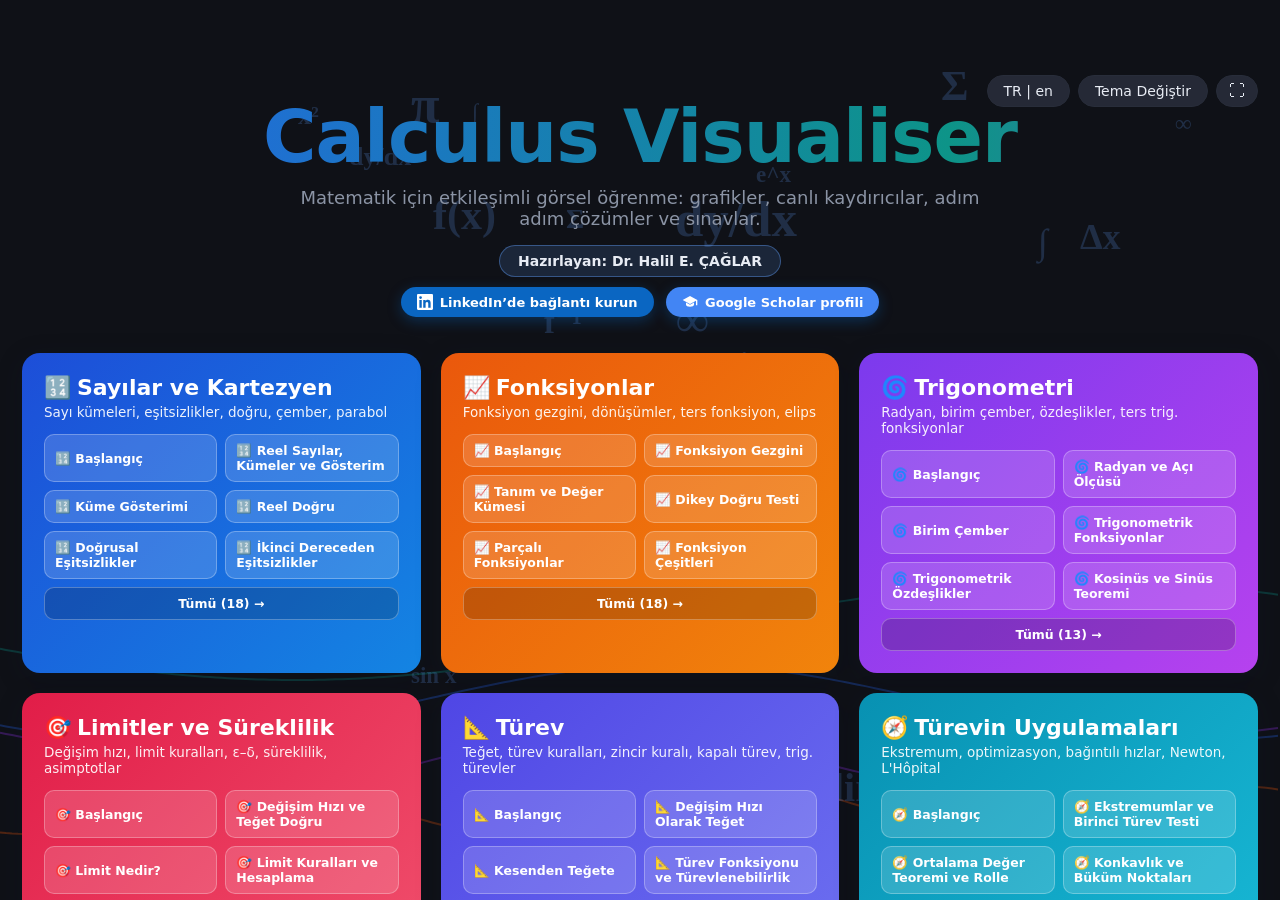
==== commit cae4b787: "Add files via upload" ====
--- a/index.html
+++ b/index.html
@@ -1,211 +1,211 @@
-<!DOCTYPE html>
-<!-- Calculus Visualiser (c) 2026 Dr. Halil Emre ÇAĞLAR. Licensed under CC BY-NC-ND 4.0: https://creativecommons.org/licenses/by-nc-nd/4.0/ . Third-party: KaTeX (MIT), Three.js (MIT). See LICENSE and THIRD_PARTY_NOTICES.md. -->
-<html lang="tr" data-theme="dark">
-<head>
-<meta charset="UTF-8">
-<title>Calculus Visualiser - HTML Preview</title>
-<meta name="author" content="Dr. Halil Emre ÇAĞLAR">
-<meta name="copyright" content="© 2026 Dr. Halil Emre ÇAĞLAR — CC BY-NC-ND 4.0">
-<meta name="description" content="Calculus Visualiser: interactive, bilingual (TR/EN) visual learning for Calculus.">
-<link rel="license" href="https://creativecommons.org/licenses/by-nc-nd/4.0/">
-<meta name="viewport" content="width=device-width, initial-scale=1, minimum-scale=1, maximum-scale=5, user-scalable=yes">
-<link rel="stylesheet" href="css/style.css">
-<link rel="stylesheet" href="css/home.css">
-<link rel="stylesheet" href="lib/katex/katex.min.css">
-</head>
-<body class="on-home">
-
-<div id="homeView"><div id="homeBg"></div><div class="home-inner" id="homeContent"></div></div>
-
-<div id="topStrip">
-  <div id="appTitle">Calculus Visualiser<span id="copyrightBadge" class="copyright-badge"></span></div>
-  <div class="btn-row">
-    <button class="flat-btn" id="navBtn" title="Menü">☰</button>
-    <button class="flat-btn" id="tabsBtn" title="Sekmeler">☷</button>
-    <button class="flat-btn" id="fsBtn" title="Tam ekran">⛶</button>
-    <button class="flat-btn" id="langBtn">TR | en</button>
-    <button class="flat-btn" id="themeBtn">Tema Değiştir</button>
-  </div>
-</div>
-
-<div id="appShell">
-  <div id="chapterNav"></div>
-  <div id="chapterContent">
-    <div id="tabStrip"></div>
-    <div id="topicHost"></div>
-  </div>
-</div>
-
-<script src="lib/katex/katex.min.js"></script>
-<script src="lib/three/three.min.js"></script>
-<script src="js/core/typeset.js"></script>
-<!-- core framework -->
-<script src="js/core/i18n.js"></script>
-<script src="js/core/theme.js"></script>
-<script src="js/core/rng.js"></script>
-<script src="js/core/graph.js"></script>
-<script src="js/core/schematic.js"></script>
-<script src="js/core/topics.js"></script>
-<script src="js/core/aiPrompt.js"></script>
-<script src="js/core/slideTools.js"></script>
-<script src="js/core/view3d.js"></script>
-<script src="js/core/workedExample.js"></script>
-<script src="js/core/quizEngine.js"></script>
-<script src="js/core/assessment.js"></script>
-<script src="js/core/quizUI.js"></script>
-<script src="js/core/examSet.js"></script>
-
-<!-- Sayılar ve Kartezyen (order mirrors PreliminariesModule.vb) -->
-<script src="js/topics/numbers/numberFoundations.js"></script>
-<script src="js/topics/numbers/setNotation.js"></script>
-<script src="js/topics/numbers/realLineOrdering.js"></script>
-<script src="js/topics/numbers/linearInequality.js"></script>
-<script src="js/topics/numbers/quadraticInequality.js"></script>
-<script src="js/topics/numbers/absoluteValueConcept.js"></script>
-<script src="js/topics/numbers/absoluteValueEquation.js"></script>
-<script src="js/topics/numbers/cartesianPoints.js"></script>
-<script src="js/topics/numbers/increments.js"></script>
-<script src="js/topics/numbers/slope.js"></script>
-<script src="js/topics/numbers/lineEquation.js"></script>
-<script src="js/topics/numbers/parallelPerpendicular.js"></script>
-<script src="js/topics/numbers/distance.js"></script>
-<script src="js/topics/numbers/circle.js"></script>
-<script src="js/topics/numbers/parabola.js"></script>
-<script src="js/topics/numbers/quizBank.js"></script>
-
-<!-- Fonksiyonlar (order mirrors FunctionsModule.vb; fnKit.js must load before the topics that use it) -->
-<script src="js/topics/functions/fnKit.js"></script>
-<script src="js/topics/functions/functionExplorer.js"></script>
-<script src="js/topics/functions/domainRange.js"></script>
-<script src="js/topics/functions/verticalLineTest.js"></script>
-<script src="js/topics/functions/piecewise.js"></script>
-<script src="js/topics/functions/functionTypes.js"></script>
-<script src="js/topics/functions/monotonyParity.js"></script>
-<script src="js/topics/functions/mathModels.js"></script>
-<script src="js/topics/functions/functionCombination.js"></script>
-<script src="js/topics/functions/transformations.js"></script>
-<script src="js/topics/functions/ellipse.js"></script>
-<script src="js/topics/functions/inverseFunction.js"></script>
-<script src="js/topics/functions/exponentialFunctions.js"></script>
-<script src="js/topics/functions/logarithms.js"></script>
-<script src="js/topics/functions/hyperbolic.js"></script>
-<script src="js/topics/functions/realLifeExamples.js"></script>
-<script src="js/topics/functions/quizBank.js"></script>
-
-<!-- Trigonometri (order mirrors TrigonometryModule.vb) -->
-<script src="js/topics/trig/trigKit.js"></script>
-<script src="js/topics/trig/radianMeasure.js"></script>
-<script src="js/topics/trig/unitCircle.js"></script>
-<script src="js/topics/trig/trigFunctions.js"></script>
-<script src="js/topics/trig/trigIdentities.js"></script>
-<script src="js/topics/trig/lawOfCosines.js"></script>
-<script src="js/topics/trig/periodicFunctions.js"></script>
-<script src="js/topics/trig/trigTransform.js"></script>
-<script src="js/topics/trig/tangentAsymptote.js"></script>
-<script src="js/topics/trig/inverseTrig.js"></script>
-<script src="js/topics/trig/realLifeTrig.js"></script>
-<script src="js/topics/trig/quizBank.js"></script>
-
-<!-- Limitler ve Süreklilik -->
-<script src="js/topics/limits/ratesTangent.js"></script>
-<script src="js/topics/limits/approachingIntro.js"></script>
-<script src="js/topics/limits/limitLaws.js"></script>
-<script src="js/topics/limits/epsilonDelta.js"></script>
-<script src="js/topics/limits/oneSidedLimits.js"></script>
-<script src="js/topics/limits/removableDiscontinuity.js"></script>
-<script src="js/topics/limits/jumpDiscontinuity.js"></script>
-<script src="js/topics/limits/infiniteLimit.js"></script>
-<script src="js/topics/limits/oscillatingLimit.js"></script>
-<script src="js/topics/limits/limitsAtInfinity.js"></script>
-<script src="js/topics/limits/continuityChecker.js"></script>
-<script src="js/topics/limits/continuityAdvanced.js"></script>
-<script src="js/topics/limits/realLifeLimits.js"></script>
-<script src="js/topics/limits/quizBank.js"></script>
-
-<!-- Türev -->
-<script src="js/topics/derivatives/tangentRate.js"></script>
-<script src="js/topics/derivatives/secantToTangent.js"></script>
-<script src="js/topics/derivatives/differentiability.js"></script>
-<script src="js/topics/derivatives/differentiationRules.js"></script>
-<script src="js/topics/derivatives/higherDerivatives.js"></script>
-<script src="js/topics/derivatives/derivativeExplorer.js"></script>
-<script src="js/topics/derivatives/motionRates.js"></script>
-<script src="js/topics/derivatives/trigDerivatives.js"></script>
-<script src="js/topics/derivatives/chainRule.js"></script>
-<script src="js/topics/derivatives/implicitDifferentiation.js"></script>
-<script src="js/topics/derivatives/expLogDerivatives.js"></script>
-<script src="js/topics/derivatives/inverseDerivatives.js"></script>
-<script src="js/topics/derivatives/growthDecay.js"></script>
-<script src="js/topics/derivatives/realLifeDerivatives.js"></script>
-<script src="js/topics/derivatives/quizBank.js"></script>
-
-<!-- Türevin Uygulamaları -->
-<script src="js/topics/applications/extremaFirstDerivative.js"></script>
-<script src="js/topics/applications/meanValueTheorem.js"></script>
-<script src="js/topics/applications/concavityInflection.js"></script>
-<script src="js/topics/applications/optimization.js"></script>
-<script src="js/topics/applications/relatedRates.js"></script>
-<script src="js/topics/applications/lHopital.js"></script>
-<script src="js/topics/applications/newtonsMethod.js"></script>
-<script src="js/topics/applications/linearApproximation.js"></script>
-<script src="js/topics/applications/curveSketching.js"></script>
-<script src="js/topics/applications/realLifeApplications.js"></script>
-<script src="js/topics/applications/quizBank.js"></script>
-
-<!-- Mühendislik Uygulamaları -->
-<script src="js/topics/engineering/assumptions.js"></script>
-<script src="js/topics/engineering/engStatics.js"></script>
-<script src="js/topics/engineering/engDynamics.js"></script>
-<script src="js/topics/engineering/engThermoFluid.js"></script>
-<script src="js/topics/engineering/engMaterials.js"></script>
-<script src="js/topics/engineering/quizBank.js"></script>
-
-<!-- İntegraller -->
-<script src="js/topics/integrals/areaAccumulation.js"></script>
-<script src="js/topics/integrals/sigmaNotation.js"></script>
-<script src="js/topics/integrals/riemannSums.js"></script>
-<script src="js/topics/integrals/definiteProperties.js"></script>
-<script src="js/topics/integrals/fundamentalTheorem.js"></script>
-<script src="js/topics/integrals/antiderivatives.js"></script>
-<script src="js/topics/integrals/substitution.js"></script>
-<script src="js/topics/integrals/areaBetweenCurves.js"></script>
-<script src="js/topics/integrals/realLifeIntegrals.js"></script>
-<script src="js/topics/integrals/quizBank.js"></script>
-<script src="js/topics/calc2/_kit.js"></script>
-<script src="js/topics/calc2/_v3.js"></script>
-<script src="js/topics/calc2/volumes.js"></script>
-<script src="js/topics/calc2/shells.js"></script>
-<script src="js/topics/calc2/arcSurface.js"></script>
-<script src="js/topics/calc2/work.js"></script>
-<script src="js/topics/calc2/centroid.js"></script>
-<script src="js/topics/calc2/techA.js"></script>
-<script src="js/topics/calc2/techB.js"></script>
-<script src="js/topics/calc2/techC.js"></script>
-<script src="js/topics/calc2/appsA.js"></script>
-<script src="js/topics/calc2/deA.js"></script>
-<script src="js/topics/calc2/deB.js"></script>
-<script src="js/topics/calc2/qExisting.js"></script>
-<script src="js/topics/calc2/quizBank.js"></script>
-<script src="js/topics/calc2/zzorder.js"></script>
-
-<!-- Soru Seti (40) tabs: after all quiz banks -->
-<script src="js/topics/examSetTabs.js"></script>
-<script src="js/core/intro.js"></script>
-<script src="js/topics/intro/anims2d.js"></script>
-<script src="js/topics/intro/anims3d.js"></script>
-<script src="js/topics/intro/content.js"></script>
-<script src="js/topics/v3attach.js"></script>
-<script src="js/topics/engineering/zz3d_statics.js"></script>
-<script src="js/topics/engineering/zz3d_dynamics.js"></script>
-<script src="js/topics/engineering/zz3d_thermo.js"></script>
-<script src="js/topics/engineering/zz3d_materials.js"></script>
-<script src="js/topics/soon.js"></script>
-
-<!-- Program Hakkında / About -->
-<script src="js/core/aboutUI.js"></script>
-<script src="js/topics/about/about.js"></script>
-
-<script src="js/home.js"></script>
-<script src="js/main.js"></script>
-</body>
-</html>
+<!DOCTYPE html>
+<!-- Calculus Visualiser (c) 2026 Dr. Halil Emre ÇAĞLAR. Licensed under CC BY-NC-ND 4.0: https://creativecommons.org/licenses/by-nc-nd/4.0/ . Third-party: KaTeX (MIT), Three.js (MIT). See LICENSE and THIRD_PARTY_NOTICES.md. -->
+<html lang="tr" data-theme="dark">
+<head>
+<meta charset="UTF-8">
+<title>Calculus Visualiser - HTML Preview</title>
+<meta name="author" content="Dr. Halil Emre ÇAĞLAR">
+<meta name="copyright" content="© 2026 Dr. Halil Emre ÇAĞLAR — CC BY-NC-ND 4.0">
+<meta name="description" content="Calculus Visualiser: interactive, bilingual (TR/EN) visual learning for Calculus.">
+<link rel="license" href="https://creativecommons.org/licenses/by-nc-nd/4.0/">
+<meta name="viewport" content="width=device-width, initial-scale=1, minimum-scale=1, maximum-scale=5, user-scalable=yes">
+<link rel="stylesheet" href="css/style.css">
+<link rel="stylesheet" href="css/home.css">
+<link rel="stylesheet" href="lib/katex/katex.min.css">
+</head>
+<body class="on-home">
+
+<div id="homeView"><div id="homeBg"></div><div class="home-inner" id="homeContent"></div></div>
+
+<div id="topStrip">
+  <div id="appTitle">Calculus Visualiser<span id="copyrightBadge" class="copyright-badge"></span></div>
+  <div class="btn-row">
+    <button class="flat-btn" id="navBtn" title="Menü">☰</button>
+    <button class="flat-btn" id="tabsBtn" title="Sekmeler">☷</button>
+    <button class="flat-btn" id="fsBtn" title="Tam ekran">⛶</button>
+    <button class="flat-btn" id="langBtn">TR | en</button>
+    <button class="flat-btn" id="themeBtn">Tema Değiştir</button>
+  </div>
+</div>
+
+<div id="appShell">
+  <div id="chapterNav"></div>
+  <div id="chapterContent">
+    <div id="tabStrip"></div>
+    <div id="topicHost"></div>
+  </div>
+</div>
+
+<script src="lib/katex/katex.min.js"></script>
+<script src="lib/three/three.min.js"></script>
+<script src="js/core/typeset.js"></script>
+<!-- core framework -->
+<script src="js/core/i18n.js"></script>
+<script src="js/core/theme.js"></script>
+<script src="js/core/rng.js"></script>
+<script src="js/core/graph.js"></script>
+<script src="js/core/schematic.js"></script>
+<script src="js/core/topics.js"></script>
+<script src="js/core/aiPrompt.js"></script>
+<script src="js/core/slideTools.js"></script>
+<script src="js/core/view3d.js"></script>
+<script src="js/core/workedExample.js"></script>
+<script src="js/core/quizEngine.js"></script>
+<script src="js/core/assessment.js"></script>
+<script src="js/core/quizUI.js"></script>
+<script src="js/core/examSet.js"></script>
+
+<!-- Sayılar ve Kartezyen (order mirrors PreliminariesModule.vb) -->
+<script src="js/topics/numbers/numberFoundations.js"></script>
+<script src="js/topics/numbers/setNotation.js"></script>
+<script src="js/topics/numbers/realLineOrdering.js"></script>
+<script src="js/topics/numbers/linearInequality.js"></script>
+<script src="js/topics/numbers/quadraticInequality.js"></script>
+<script src="js/topics/numbers/absoluteValueConcept.js"></script>
+<script src="js/topics/numbers/absoluteValueEquation.js"></script>
+<script src="js/topics/numbers/cartesianPoints.js"></script>
+<script src="js/topics/numbers/increments.js"></script>
+<script src="js/topics/numbers/slope.js"></script>
+<script src="js/topics/numbers/lineEquation.js"></script>
+<script src="js/topics/numbers/parallelPerpendicular.js"></script>
+<script src="js/topics/numbers/distance.js"></script>
+<script src="js/topics/numbers/circle.js"></script>
+<script src="js/topics/numbers/parabola.js"></script>
+<script src="js/topics/numbers/quizBank.js"></script>
+
+<!-- Fonksiyonlar (order mirrors FunctionsModule.vb; fnKit.js must load before the topics that use it) -->
+<script src="js/topics/functions/fnKit.js"></script>
+<script src="js/topics/functions/functionExplorer.js"></script>
+<script src="js/topics/functions/domainRange.js"></script>
+<script src="js/topics/functions/verticalLineTest.js"></script>
+<script src="js/topics/functions/piecewise.js"></script>
+<script src="js/topics/functions/functionTypes.js"></script>
+<script src="js/topics/functions/monotonyParity.js"></script>
+<script src="js/topics/functions/mathModels.js"></script>
+<script src="js/topics/functions/functionCombination.js"></script>
+<script src="js/topics/functions/transformations.js"></script>
+<script src="js/topics/functions/ellipse.js"></script>
+<script src="js/topics/functions/inverseFunction.js"></script>
+<script src="js/topics/functions/exponentialFunctions.js"></script>
+<script src="js/topics/functions/logarithms.js"></script>
+<script src="js/topics/functions/hyperbolic.js"></script>
+<script src="js/topics/functions/realLifeExamples.js"></script>
+<script src="js/topics/functions/quizBank.js"></script>
+
+<!-- Trigonometri (order mirrors TrigonometryModule.vb) -->
+<script src="js/topics/trig/trigKit.js"></script>
+<script src="js/topics/trig/radianMeasure.js"></script>
+<script src="js/topics/trig/unitCircle.js"></script>
+<script src="js/topics/trig/trigFunctions.js"></script>
+<script src="js/topics/trig/trigIdentities.js"></script>
+<script src="js/topics/trig/lawOfCosines.js"></script>
+<script src="js/topics/trig/periodicFunctions.js"></script>
+<script src="js/topics/trig/trigTransform.js"></script>
+<script src="js/topics/trig/tangentAsymptote.js"></script>
+<script src="js/topics/trig/inverseTrig.js"></script>
+<script src="js/topics/trig/realLifeTrig.js"></script>
+<script src="js/topics/trig/quizBank.js"></script>
+
+<!-- Limitler ve Süreklilik -->
+<script src="js/topics/limits/ratesTangent.js"></script>
+<script src="js/topics/limits/approachingIntro.js"></script>
+<script src="js/topics/limits/limitLaws.js"></script>
+<script src="js/topics/limits/epsilonDelta.js"></script>
+<script src="js/topics/limits/oneSidedLimits.js"></script>
+<script src="js/topics/limits/removableDiscontinuity.js"></script>
+<script src="js/topics/limits/jumpDiscontinuity.js"></script>
+<script src="js/topics/limits/infiniteLimit.js"></script>
+<script src="js/topics/limits/oscillatingLimit.js"></script>
+<script src="js/topics/limits/limitsAtInfinity.js"></script>
+<script src="js/topics/limits/continuityChecker.js"></script>
+<script src="js/topics/limits/continuityAdvanced.js"></script>
+<script src="js/topics/limits/realLifeLimits.js"></script>
+<script src="js/topics/limits/quizBank.js"></script>
+
+<!-- Türev -->
+<script src="js/topics/derivatives/tangentRate.js"></script>
+<script src="js/topics/derivatives/secantToTangent.js"></script>
+<script src="js/topics/derivatives/differentiability.js"></script>
+<script src="js/topics/derivatives/differentiationRules.js"></script>
+<script src="js/topics/derivatives/higherDerivatives.js"></script>
+<script src="js/topics/derivatives/derivativeExplorer.js"></script>
+<script src="js/topics/derivatives/motionRates.js"></script>
+<script src="js/topics/derivatives/trigDerivatives.js"></script>
+<script src="js/topics/derivatives/chainRule.js"></script>
+<script src="js/topics/derivatives/implicitDifferentiation.js"></script>
+<script src="js/topics/derivatives/expLogDerivatives.js"></script>
+<script src="js/topics/derivatives/inverseDerivatives.js"></script>
+<script src="js/topics/derivatives/growthDecay.js"></script>
+<script src="js/topics/derivatives/realLifeDerivatives.js"></script>
+<script src="js/topics/derivatives/quizBank.js"></script>
+
+<!-- Türevin Uygulamaları -->
+<script src="js/topics/applications/extremaFirstDerivative.js"></script>
+<script src="js/topics/applications/meanValueTheorem.js"></script>
+<script src="js/topics/applications/concavityInflection.js"></script>
+<script src="js/topics/applications/optimization.js"></script>
+<script src="js/topics/applications/relatedRates.js"></script>
+<script src="js/topics/applications/lHopital.js"></script>
+<script src="js/topics/applications/newtonsMethod.js"></script>
+<script src="js/topics/applications/linearApproximation.js"></script>
+<script src="js/topics/applications/curveSketching.js"></script>
+<script src="js/topics/applications/realLifeApplications.js"></script>
+<script src="js/topics/applications/quizBank.js"></script>
+
+<!-- Mühendislik Uygulamaları -->
+<script src="js/topics/engineering/assumptions.js"></script>
+<script src="js/topics/engineering/engStatics.js"></script>
+<script src="js/topics/engineering/engDynamics.js"></script>
+<script src="js/topics/engineering/engThermoFluid.js"></script>
+<script src="js/topics/engineering/engMaterials.js"></script>
+<script src="js/topics/engineering/quizBank.js"></script>
+
+<!-- İntegraller -->
+<script src="js/topics/integrals/areaAccumulation.js"></script>
+<script src="js/topics/integrals/sigmaNotation.js"></script>
+<script src="js/topics/integrals/riemannSums.js"></script>
+<script src="js/topics/integrals/definiteProperties.js"></script>
+<script src="js/topics/integrals/fundamentalTheorem.js"></script>
+<script src="js/topics/integrals/antiderivatives.js"></script>
+<script src="js/topics/integrals/substitution.js"></script>
+<script src="js/topics/integrals/areaBetweenCurves.js"></script>
+<script src="js/topics/integrals/realLifeIntegrals.js"></script>
+<script src="js/topics/integrals/quizBank.js"></script>
+<script src="js/topics/calc2/_kit.js"></script>
+<script src="js/topics/calc2/_v3.js"></script>
+<script src="js/topics/calc2/volumes.js"></script>
+<script src="js/topics/calc2/shells.js"></script>
+<script src="js/topics/calc2/arcSurface.js"></script>
+<script src="js/topics/calc2/work.js"></script>
+<script src="js/topics/calc2/centroid.js"></script>
+<script src="js/topics/calc2/techA.js"></script>
+<script src="js/topics/calc2/techB.js"></script>
+<script src="js/topics/calc2/techC.js"></script>
+<script src="js/topics/calc2/appsA.js"></script>
+<script src="js/topics/calc2/deA.js"></script>
+<script src="js/topics/calc2/deB.js"></script>
+<script src="js/topics/calc2/qExisting.js"></script>
+<script src="js/topics/calc2/quizBank.js"></script>
+<script src="js/topics/calc2/zzorder.js"></script>
+
+<!-- Soru Seti (40) tabs: after all quiz banks -->
+<script src="js/topics/examSetTabs.js"></script>
+<script src="js/core/intro.js"></script>
+<script src="js/topics/intro/anims2d.js"></script>
+<script src="js/topics/intro/anims3d.js"></script>
+<script src="js/topics/intro/content.js"></script>
+<script src="js/topics/v3attach.js"></script>
+<script src="js/topics/engineering/zz3d_statics.js"></script>
+<script src="js/topics/engineering/zz3d_dynamics.js"></script>
+<script src="js/topics/engineering/zz3d_thermo.js"></script>
+<script src="js/topics/engineering/zz3d_materials.js"></script>
+<script src="js/topics/soon.js"></script>
+
+<!-- Program Hakkında / About -->
+<script src="js/core/aboutUI.js"></script>
+<script src="js/topics/about/about.js"></script>
+
+<script src="js/home.js"></script>
+<script src="js/main.js"></script>
+</body>
+</html>
